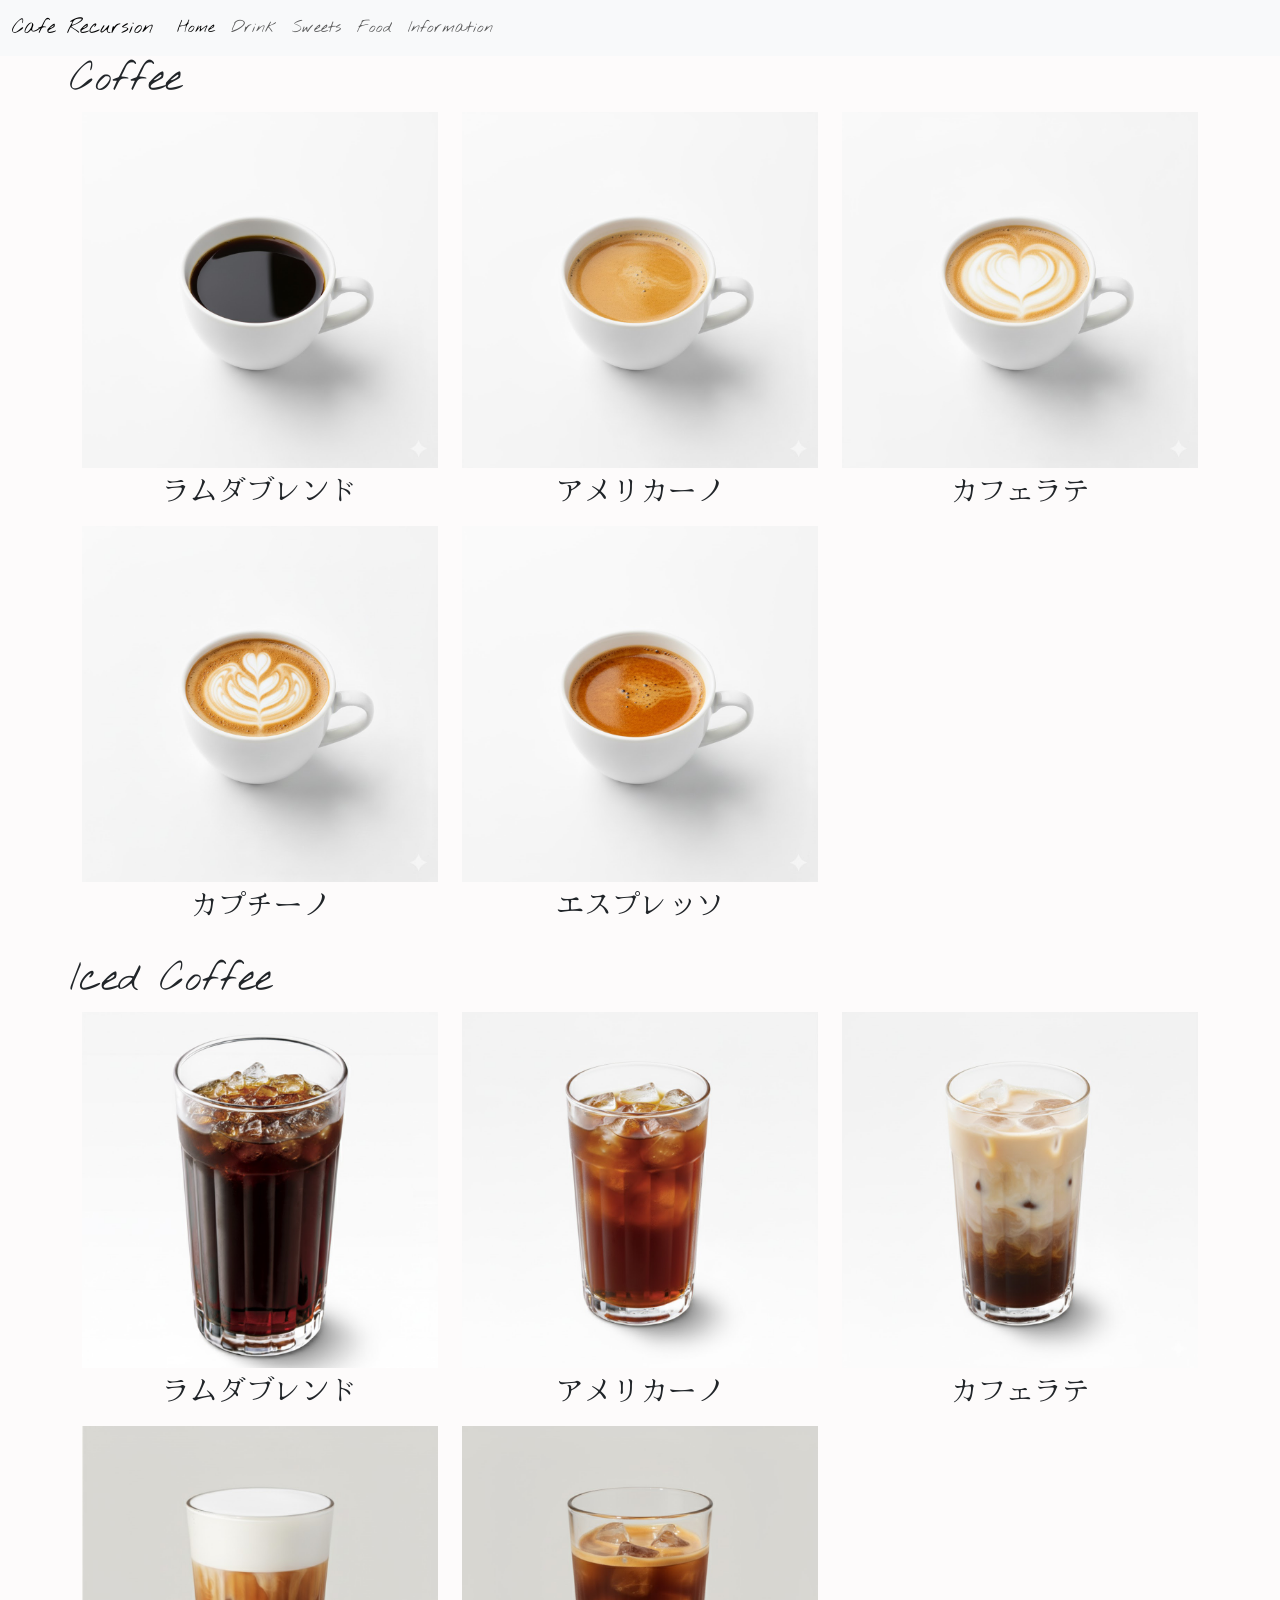
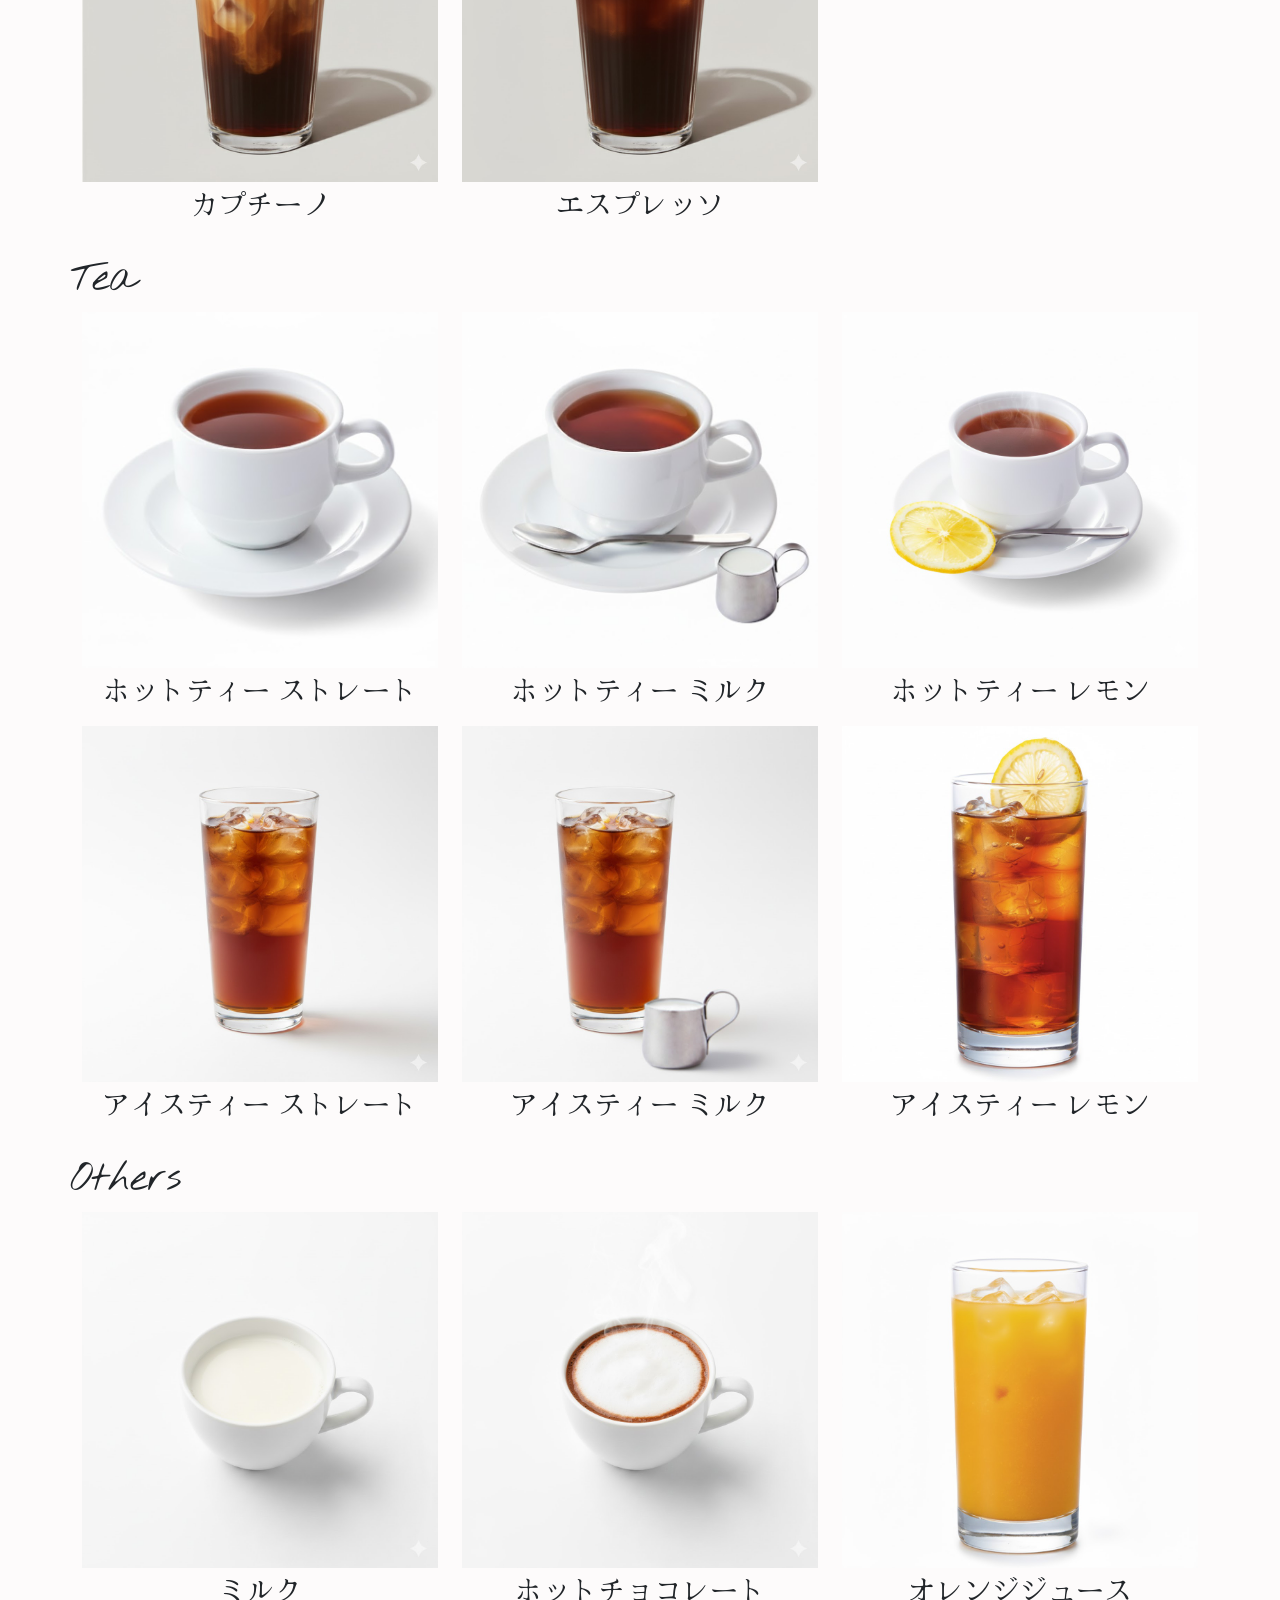
==== drink.html @ eb4075df "Create a page for drink and add images for it" ====
<!DOCTYPE html>
<html lang="ja">
<head>
    <meta charset="UTF-8">
    <meta http-equiv="X-UA-Compatible" content="IE=edge">
    <meta name="viewport" content="width=device-width, initial-scale=1.0">
    <meta name="description" content="Caffe Recursionのドリンクページです。">
    <!-- Destyle CSS -->
    <link rel="stylesheet" href="styles/destyle.css">
    <!-- Bootstrap CSS -->
    <link href="https://cdn.jsdelivr.net/npm/bootstrap@5.0.2/dist/css/bootstrap.min.css" rel="stylesheet" integrity="sha384-EVSTQN3/azprG1Anm3QDgpJLIm9Nao0Yz1ztcQTwFspd3yD65VohhpuuCOmLASjC" crossorigin="anonymous">
    <link rel="stylesheet" href="styles/style.css">
    <!--Google Fonts-->
    <link rel="preconnect" href="https://fonts.googleapis.com">
    <link rel="preconnect" href="https://fonts.gstatic.com" crossorigin="">
    <link href="https://fonts.googleapis.com/css2?family=Nothing+You+Could+Do&amp;display=swap" rel="stylesheet">
    <link rel="preconnect" href="https://fonts.googleapis.com">
    <link rel="preconnect" href="https://fonts.gstatic.com" crossorigin>
    <link href="https://fonts.googleapis.com/css2?family=Hina+Mincho&display=swap" rel="stylesheet">
    <!-- Title -->
    <title>Drink | Cafe Recursion</title>
    <!-- メニュー名のフォント用 -->
    <style>
        .hina-mincho-regular {
            font-family: "Hina Mincho", serif;
            font-weight: 400;
            font-style: normal;
        }
    </style>
</head>
<body>
    <div id="drink-page" class="vh-100 d-flex justify-content-start align-items-center flex-column">
        <!-- ナビゲーション -->
        <nav class="navbar navbar-expand-lg navbar-light bg-light col-12">
            <div class="container-fluid">
                <a class="navbar-brand nothing-you-could-do" href="index.html">Cafe Recursion</a>
                <button class="navbar-toggler" type="button" data-bs-toggle="collapse" data-bs-target="#navbarSupportedContent" aria-controls="navbarSupportedContent" aria-expanded="false" aria-label="Toggle navigation">
                    <span class="navbar-toggler-icon"></span>
                </button>
                <div class="collapse navbar-collapse nothing-you-could-do" id="navbarSupportedContent">
                    <ul class="navbar-nav me-auto mb-2 mb-lg-0">
                    <li class="nav-item">
                        <a class="nav-link active" aria-current="page" href="index.html">Home</a>
                    </li>
                    <li class="nav-item">
                        <a class="nav-link" href="drink.html">Drink</a>
                    </li>
                    <li class="nav-item">
                        <a class="nav-link" href="#">Sweets</a>
                    </li>
                    <li class="nav-item">
                        <a class="nav-link" href="#">Food</a>
                    </li>
                    <li class="nav-item">
                        <a class="nav-link" href="#">Information</a>
                    </li>
                    </ul>
                </div>
            </div>
        </nav>
        <!-- ドリンク用コンテナ -->
        <div>
            <!-- ホットコーヒー -->
            <div>
                <h3 class="nothing-you-could-do fs-1">Coffee</h3>
                <div class="container">
                    <div class="row">
                        <div class="col-12 col-md-6 col-lg-4">
                            <div>
                                <div>
                                    <img src="drink_images/brend_hot.jpg" alt="ラムダブレンド" class="img-fluid">
                                </div>
                                <p class="text-center fs-3 hina-mincho-regular">ラムダブレンド</p>
                            </div>
                        </div>
                        <div class="col-12 col-md-6 col-lg-4">
                            <div>
                                <div>
                                    <img src="drink_images/americano_hot.jpg" alt="アメリカーノ" class="img-fluid">
                                </div>
                                <p class="text-center fs-3 hina-mincho-regular">アメリカーノ</p>
                            </div>
                        </div>
                        <div class="col-12 col-md-6 col-lg-4">
                            <div>
                                <div>
                                    <img src="drink_images/latte_hot.jpg" alt="カフェラテ" class="img-fluid">
                                </div>
                                <p class="text-center fs-3 hina-mincho-regular">カフェラテ</p>
                            </div>
                        </div>
                        <div class="col-12 col-md-6 col-lg-4">
                            <div>
                                <div>
                                    <img src="drink_images/cappuccino_hot.jpg" alt="カプチーノ" class="img-fluid">
                                </div>
                                <p class="text-center fs-3 hina-mincho-regular">カプチーノ</p>
                            </div>
                        </div>
                        <div class="col-12 col-md-6 col-lg-4">
                            <div>
                                <div>
                                    <img src="drink_images/espresso.jpg" alt="エスプレッソ" class="img-fluid">
                                </div>
                                <p class="text-center fs-3 hina-mincho-regular">エスプレッソ</p>
                            </div>
                        </div>
                    </div>
                </div>
            </div>
            <!-- アイスコーヒー -->
            <div class="mt-3">
                <h3 class="nothing-you-could-do fs-1">Iced Coffee</h3>
                <div class="container">
                    <div class="row">
                        <div class="col-12 col-md-6 col-lg-4">
                            <div>
                                <div>
                                    <img src="drink_images/brend_cold.jpg" alt="ラムダブレンド" class="img-fluid">
                                </div>
                                <p class="text-center fs-3 hina-mincho-regular">ラムダブレンド</p>
                            </div>
                        </div>
                        <div class="col-12 col-md-6 col-lg-4">
                            <div>
                                <div>
                                    <img src="drink_images/americano_cold.jpg" alt="アメリカーノ" class="img-fluid">
                                </div>
                                <p class="text-center fs-3 hina-mincho-regular">アメリカーノ</p>
                            </div>
                        </div>
                        <div class="col-12 col-md-6 col-lg-4">
                            <div>
                                <div>
                                    <img src="drink_images/latte_cold.jpg" alt="カフェラテ" class="img-fluid">
                                </div>
                                <p class="text-center fs-3 hina-mincho-regular">カフェラテ</p>
                            </div>
                        </div>
                        <div class="col-12 col-md-6 col-lg-4">
                            <div>
                                <div>
                                    <img src="drink_images/cappuccino_cold.jpg" alt="カプチーノ" class="img-fluid">
                                </div>
                                <p class="text-center fs-3 hina-mincho-regular">カプチーノ</p>
                            </div>
                        </div>
                        <div class="col-12 col-md-6 col-lg-4">
                            <div>
                                <div>
                                    <img src="drink_images/espresso_cold.jpg" alt="エスプレッソ" class="img-fluid">
                                </div>
                                <p class="text-center fs-3 hina-mincho-regular">エスプレッソ</p>
                            </div>
                        </div>
                    </div>
                </div>
            </div>
            <!-- 紅茶 -->
            <div class="mt-3">
                <h3 class="nothing-you-could-do fs-1">Tea</h3>
                <div class="container">
                    <div class="row">
                        <div class="col-12 col-md-6 col-lg-4">
                            <div>
                                <div>
                                    <img src="drink_images/tea_hot.jpg" alt="ホットティー ストレート" class="img-fluid">
                                </div>
                                <p class="text-center fs-3 hina-mincho-regular">ホットティー ストレート</p>
                            </div>
                        </div>
                        <div class="col-12 col-md-6 col-lg-4">
                            <div>
                                <div>
                                    <img src="drink_images/milk_tea_hot.jpg" alt="ホットティー ミルク" class="img-fluid">
                                </div>
                                <p class="text-center fs-3 hina-mincho-regular">ホットティー ミルク</p>
                            </div>
                        </div>
                        <div class="col-12 col-md-6 col-lg-4">
                            <div>
                                <div>
                                    <img src="drink_images/lemon_tea_hot.jpg" alt="ホットティー レモン" class="img-fluid">
                                </div>
                                <p class="text-center fs-3 hina-mincho-regular">ホットティー レモン</p>
                            </div>
                        </div>
                        <div class="col-12 col-md-6 col-lg-4">
                            <div>
                                <div>
                                    <img src="drink_images/tea_cold.jpg" alt="アイスティー ストレート" class="img-fluid">
                                </div>
                                <p class="text-center fs-3 hina-mincho-regular">アイスティー ストレート</p>
                            </div>
                        </div>
                        <div class="col-12 col-md-6 col-lg-4">
                            <div>
                                <div>
                                    <img src="drink_images/milk_tea_cold.jpg" alt="アイスティー ミルク" class="img-fluid">
                                </div>
                                <p class="text-center fs-3 hina-mincho-regular">アイスティー ミルク</p>
                            </div>
                        </div>
                        <div class="col-12 col-md-6 col-lg-4">
                            <div>
                                <div>
                                    <img src="drink_images/lemon_team_cold.jpg" alt="アイスティー レモン" class="img-fluid">
                                </div>
                                <p class="text-center fs-3 hina-mincho-regular">アイスティー レモン</p>
                            </div>
                        </div>
                    </div>
                </div>
            </div>
            <!-- その他 -->
            <div class="mt-3">
                <h3 class="nothing-you-could-do fs-1">Others</h3>
                <div class="container">
                    <div class="row">
                        <div class="col-12 col-md-6 col-lg-4">
                            <div>
                                <div>
                                    <img src="drink_images/milk.jpg" alt="ミルク" class="img-fluid">
                                </div>
                                <p class="text-center fs-3 hina-mincho-regular">ミルク</p>
                            </div>
                        </div>
                        <div class="col-12 col-md-6 col-lg-4">
                            <div>
                                <div>
                                    <img src="drink_images/hot_chocolate.jpg" alt="ホットチョコレート" class="img-fluid">
                                </div>
                                <p class="text-center fs-3 hina-mincho-regular">ホットチョコレート</p>
                            </div>
                        </div>
                        <div class="col-12 col-md-6 col-lg-4">
                            <div>
                                <div>
                                    <img src="drink_images/orange_juice.jpg" alt="オレンジジュース" class="img-fluid">
                                </div>
                                <p class="text-center fs-3 hina-mincho-regular">オレンジジュース</p>
                            </div>
                        </div>
                    </div>
                </div>
            </div>
        </div>
    </div>
</body>
</html>
---- styles/destyle.css ----
/*! destyle.css v3.0.0 | MIT License | https://github.com/nicolas-cusan/destyle.css */

/* Reset box-model and set borders */
/* ============================================ */

*,
::before,
::after {
  box-sizing: border-box;
  border-style: solid;
  border-width: 0;
}

/* Document */
/* ============================================ */

/**
 * 1. Correct the line height in all browsers.
 * 2. Prevent adjustments of font size after orientation changes in iOS.
 * 3. Remove gray overlay on links for iOS.
 */

html {
  line-height: 1.15; /* 1 */
  -webkit-text-size-adjust: 100%; /* 2 */
  -webkit-tap-highlight-color: transparent; /* 3*/
}

/* Sections */
/* ============================================ */

/**
 * Remove the margin in all browsers.
 */

body {
  margin: 0;
}

/**
 * Render the `main` element consistently in IE.
 */

main {
  display: block;
}

/* Vertical rhythm */
/* ============================================ */

p,
table,
blockquote,
address,
pre,
iframe,
form,
figure,
dl {
  margin: 0;
}

/* Headings */
/* ============================================ */

h1,
h2,
h3,
h4,
h5,
h6 {
  font-size: inherit;
  font-weight: inherit;
  margin: 0;
}

/* Lists (enumeration) */
/* ============================================ */

ul,
ol {
  margin: 0;
  padding: 0;
  list-style: none;
}

/* Lists (definition) */
/* ============================================ */

dt {
  font-weight: bold;
}

dd {
  margin-left: 0;
}

/* Grouping content */
/* ============================================ */

/**
 * 1. Add the correct box sizing in Firefox.
 * 2. Show the overflow in Edge and IE.
 */

hr {
  box-sizing: content-box; /* 1 */
  height: 0; /* 1 */
  overflow: visible; /* 2 */
  border-top-width: 1px;
  margin: 0;
  clear: both;
  color: inherit;
}

/**
 * 1. Correct the inheritance and scaling of font size in all browsers.
 * 2. Correct the odd `em` font sizing in all browsers.
 */

pre {
  font-family: monospace, monospace; /* 1 */
  font-size: inherit; /* 2 */
}

address {
  font-style: inherit;
}

/* Text-level semantics */
/* ============================================ */

/**
 * Remove the gray background on active links in IE 10.
 */

a {
  background-color: transparent;
  text-decoration: none;
  color: inherit;
}

/**
 * 1. Remove the bottom border in Chrome 57-
 * 2. Add the correct text decoration in Chrome, Edge, IE, Opera, and Safari.
 */

abbr[title] {
  text-decoration: underline dotted; /* 2 */
}

/**
 * Add the correct font weight in Chrome, Edge, and Safari.
 */

b,
strong {
  font-weight: bolder;
}

/**
 * 1. Correct the inheritance and scaling of font size in all browsers.
 * 2. Correct the odd `em` font sizing in all browsers.
 */

code,
kbd,
samp {
  font-family: monospace, monospace; /* 1 */
  font-size: inherit; /* 2 */
}

/**
 * Add the correct font size in all browsers.
 */

small {
  font-size: 80%;
}

/**
 * Prevent `sub` and `sup` elements from affecting the line height in
 * all browsers.
 */

sub,
sup {
  font-size: 75%;
  line-height: 0;
  position: relative;
  vertical-align: baseline;
}

sub {
  bottom: -0.25em;
}

sup {
  top: -0.5em;
}

/* Replaced content */
/* ============================================ */

/**
 * Prevent vertical alignment issues.
 */

svg,
img,
embed,
object,
iframe {
  vertical-align: bottom;
}

/* Forms */
/* ============================================ */

/**
 * Reset form fields to make them styleable.
 * 1. Make form elements stylable across systems iOS especially.
 * 2. Inherit text-transform from parent.
 */

button,
input,
optgroup,
select,
textarea {
  -webkit-appearance: none; /* 1 */
  appearance: none;
  vertical-align: middle;
  color: inherit;
  font: inherit;
  background: transparent;
  padding: 0;
  margin: 0;
  border-radius: 0;
  text-align: inherit;
  text-transform: inherit; /* 2 */
}

/**
 * Reset radio and checkbox appearance to preserve their look in iOS.
 */

[type="checkbox"] {
  -webkit-appearance: checkbox;
  appearance: checkbox;
}

[type="radio"] {
  -webkit-appearance: radio;
  appearance: radio;
}

/**
 * Correct cursors for clickable elements.
 */

button,
[type="button"],
[type="reset"],
[type="submit"] {
  cursor: pointer;
}

button:disabled,
[type="button"]:disabled,
[type="reset"]:disabled,
[type="submit"]:disabled {
  cursor: default;
}

/**
 * Improve outlines for Firefox and unify style with input elements & buttons.
 */

:-moz-focusring {
  outline: auto;
}

select:disabled {
  opacity: inherit;
}

/**
 * Remove padding
 */

option {
  padding: 0;
}

/**
 * Reset to invisible
 */

fieldset {
  margin: 0;
  padding: 0;
  min-width: 0;
}

legend {
  padding: 0;
}

/**
 * Add the correct vertical alignment in Chrome, Firefox, and Opera.
 */

progress {
  vertical-align: baseline;
}

/**
 * Remove the default vertical scrollbar in IE 10+.
 */

textarea {
  overflow: auto;
}

/**
 * Correct the cursor style of increment and decrement buttons in Chrome.
 */

[type="number"]::-webkit-inner-spin-button,
[type="number"]::-webkit-outer-spin-button {
  height: auto;
}

/**
 * 1. Correct the outline style in Safari.
 */

[type="search"] {
  outline-offset: -2px; /* 1 */
}

/**
 * Remove the inner padding in Chrome and Safari on macOS.
 */

[type="search"]::-webkit-search-decoration {
  -webkit-appearance: none;
}

/**
 * 1. Correct the inability to style clickable types in iOS and Safari.
 * 2. Fix font inheritance.
 */

::-webkit-file-upload-button {
  -webkit-appearance: button; /* 1 */
  font: inherit; /* 2 */
}

/**
 * Clickable labels
 */

label[for] {
  cursor: pointer;
}

/* Interactive */
/* ============================================ */

/*
 * Add the correct display in Edge, IE 10+, and Firefox.
 */

details {
  display: block;
}

/*
 * Add the correct display in all browsers.
 */

summary {
  display: list-item;
}

/*
 * Remove outline for editable content.
 */

[contenteditable]:focus {
  outline: auto;
}

/* Tables */
/* ============================================ */

/**
1. Correct table border color inheritance in all Chrome and Safari.
*/

table {
  border-color: inherit; /* 1 */
}

caption {
  text-align: left;
}

td,
th {
  vertical-align: top;
  padding: 0;
}

th {
  text-align: left;
  font-weight: bold;
}
---- styles/style.css ----
body {
  background-color: #fdfbfb;
}

/* Slider */

.slider {
  height: 50vh;
  margin: 0 auto;
  overflow: hidden;
  display: flex;
  flex-flow: row nowrap;
  justify-content: flex-start;
  align-items: center;
}

.slider__content {
  min-width: 100%;
  animation: sliderAnime 12s ease-in-out infinite;
}

@keyframes sliderAnime {
  0% {
  }
  10% {
    transform: translateX(0);
  }
  20% {
    transform: translateX(0);
  }
  30% {
    transform: translateX(-100%);
  }
  40% {
    transform: translateX(-100%);
  }
  50% {
    transform: translateX(-200%);
  }
  60% {
    transform: translateX(-200%);
  }
  70% {
    transform: translateX(-300%);
  }
  80% {
    transform: translateX(-300%);
  }
  90% {
    transform: translateX(-400%);
  }
  100% {
    transform: translateX(-400%);
  }
}

.slider__img {
  max-width: 100%;
  min-width: 100%;
}

/* Fonts */
.nothing-you-could-do {
  font-family: 'Nothing You Could Do', cursive;
}

.large-font {
  font-size: 3rem;
}

.middle-font {
  font-size: 1.8rem;
}

.small-font {
  font-size: 0.8rem;
}

.welcom {
  color: rgb(161, 156, 142);
  padding-top: 1.2rem;
  font-size: 3rem;
}

.cafe-recursion {
  color: rgb(161, 156, 142);
  padding-top: 1.2rem;
  font-size: 3rem;
}

/* Card */
.card-style {
  box-shadow: 0 4px 8px 0 rgba(0, 0, 0, 0.2);
  transition: 0.3s;
  margin: 0 8px 8px 8px;
  padding: 10px;
  background-color: #f1f1f1;
}

.card-title {
  text-align: center;
}

.card-body {
  display: flex;
  flex-direction: column;
}

.card-content-wrapper {
  display: flex;
}

.card-content {
  width: 45%;
}

.card-photo {
  height: 180px;
  width: 240px;
}

@media screen and (max-width: 600px) {
  .slider {
    height: 30vh;
  }

  .large-font {
    font-size: 2.4rem;
  }

  .middle-font {
    font-size: 1.6rem;
  }

  .welcom {
    font-size: 2.4rem;
    padding-top: 1rem;
  }

  .cafe-recursion {
    font-size: 2.4rem;
    padding-top: 1rem;
  }
}

@media screen and (max-width: 414px) {
  .slider {
    height: 30vh;
  }

  .large-font {
    font-size: 2.4rem;
  }

  .middle-font {
    font-size: 1.6rem;
  }

  .welcom {
    font-size: 1.6rem;
    padding-top: 1rem;
  }

  .cafe-recursion {
    font-size: 2.8rem;
    padding-top: 0;
  }

  .card-content-wrapper {
    flex-direction: column;
  }

  .card-content {
    width: 100%;
    font-size: 0.8rem;
  }

  .card-style {
    height: auto;
  }
}

@media screen and (max-width: 320px) {
  .slider {
    height: 30vh;
  }

  .large-font {
    font-size: 2rem;
  }

  .middle-font {
    font-size: 1.4rem;
  }

  .welcom {
    font-size: 1.4rem;
    padding-top: 0.7rem;
  }

  .cafe-recursion {
    font-size: 2rem;
    padding-top: 0;
  }

  .card-content-wrapper {
    flex-direction: column;
  }

  .card-content {
    width: 100%;
    font-size: 0.8rem;
  }

  .card-style {
    height: auto;
  }
}
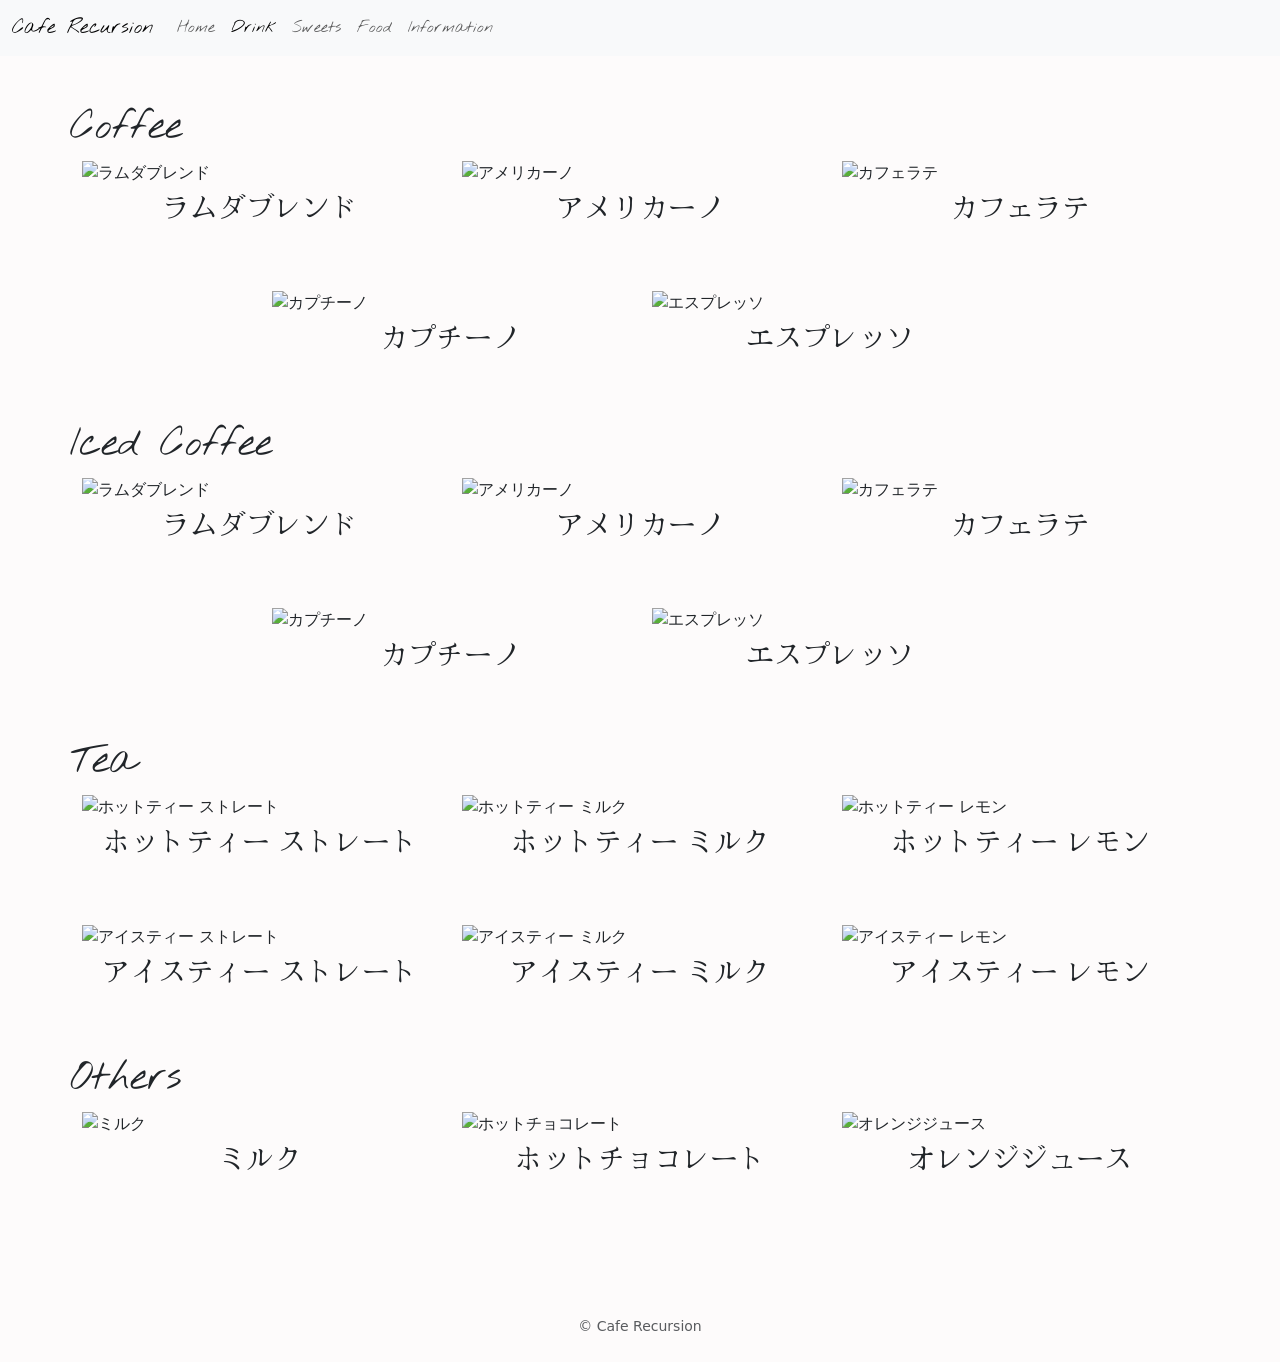
==== commit 83f2a74f: "modification in nav bar, margin, and style" ====
--- a/drink.html
+++ b/drink.html
@@ -29,7 +29,7 @@
     </style>
 </head>
 <body>
-    <div id="drink-page" class="vh-100 d-flex justify-content-start align-items-center flex-column">
+    <div id="drink-page" class="d-flex justify-content-start align-items-center flex-column">
         <!-- ナビゲーション -->
         <nav class="navbar navbar-expand-lg navbar-light bg-light col-12">
             <div class="container-fluid">
@@ -40,32 +40,32 @@
                 <div class="collapse navbar-collapse nothing-you-could-do" id="navbarSupportedContent">
                     <ul class="navbar-nav me-auto mb-2 mb-lg-0">
                     <li class="nav-item">
-                        <a class="nav-link active" aria-current="page" href="index.html">Home</a>
-                    </li>
-                    <li class="nav-item">
-                        <a class="nav-link" href="drink.html">Drink</a>
-                    </li>
-                    <li class="nav-item">
-                        <a class="nav-link" href="#">Sweets</a>
-                    </li>
-                    <li class="nav-item">
-                        <a class="nav-link" href="#">Food</a>
-                    </li>
-                    <li class="nav-item">
-                        <a class="nav-link" href="#">Information</a>
+                        <a class="nav-link" href="index.html">Home</a>
+                    </li>
+                    <li class="nav-item">
+                        <a class="nav-link active" aria-current="page" href="drink.html">Drink</a>
+                    </li>
+                    <li class="nav-item">
+                        <a class="nav-link" href="sweets.html">Sweets</a>
+                    </li>
+                    <li class="nav-item">
+                        <a class="nav-link" href="food.html">Food</a>
+                    </li>
+                    <li class="nav-item">
+                        <a class="nav-link" href="sweets.html">Information</a>
                     </li>
                     </ul>
                 </div>
             </div>
         </nav>
         <!-- ドリンク用コンテナ -->
-        <div>
+        <div class="py-5">
             <!-- ホットコーヒー -->
             <div>
-                <h3 class="nothing-you-could-do fs-1">Coffee</h3>
-                <div class="container">
-                    <div class="row">
-                        <div class="col-12 col-md-6 col-lg-4">
+                <h2 class="nothing-you-could-do fs-1">Coffee</h2>
+                <div class="container">
+                    <div class="row justify-content-center">
+                        <div class="col-12 col-md-6 col-lg-4 mb-5">
                             <div>
                                 <div>
                                     <img src="drink_images/brend_hot.jpg" alt="ラムダブレンド" class="img-fluid">
@@ -73,7 +73,7 @@
                                 <p class="text-center fs-3 hina-mincho-regular">ラムダブレンド</p>
                             </div>
                         </div>
-                        <div class="col-12 col-md-6 col-lg-4">
+                        <div class="col-12 col-md-6 col-lg-4 mb-5">
                             <div>
                                 <div>
                                     <img src="drink_images/americano_hot.jpg" alt="アメリカーノ" class="img-fluid">
@@ -81,7 +81,7 @@
                                 <p class="text-center fs-3 hina-mincho-regular">アメリカーノ</p>
                             </div>
                         </div>
-                        <div class="col-12 col-md-6 col-lg-4">
+                        <div class="col-12 col-md-6 col-lg-4 mb-5">
                             <div>
                                 <div>
                                     <img src="drink_images/latte_hot.jpg" alt="カフェラテ" class="img-fluid">
@@ -89,7 +89,7 @@
                                 <p class="text-center fs-3 hina-mincho-regular">カフェラテ</p>
                             </div>
                         </div>
-                        <div class="col-12 col-md-6 col-lg-4">
+                        <div class="col-12 col-md-6 col-lg-4 mb-5">
                             <div>
                                 <div>
                                     <img src="drink_images/cappuccino_hot.jpg" alt="カプチーノ" class="img-fluid">
@@ -97,7 +97,7 @@
                                 <p class="text-center fs-3 hina-mincho-regular">カプチーノ</p>
                             </div>
                         </div>
-                        <div class="col-12 col-md-6 col-lg-4">
+                        <div class="col-12 col-md-6 col-lg-4 mb-5">
                             <div>
                                 <div>
                                     <img src="drink_images/espresso.jpg" alt="エスプレッソ" class="img-fluid">
@@ -109,11 +109,11 @@
                 </div>
             </div>
             <!-- アイスコーヒー -->
-            <div class="mt-3">
-                <h3 class="nothing-you-could-do fs-1">Iced Coffee</h3>
-                <div class="container">
-                    <div class="row">
-                        <div class="col-12 col-md-6 col-lg-4">
+            <div>
+                <h2 class="nothing-you-could-do fs-1">Iced Coffee</h2>
+                <div class="container">
+                    <div class="row justify-content-center">
+                        <div class="col-12 col-md-6 col-lg-4 mb-5">
                             <div>
                                 <div>
                                     <img src="drink_images/brend_cold.jpg" alt="ラムダブレンド" class="img-fluid">
@@ -121,7 +121,7 @@
                                 <p class="text-center fs-3 hina-mincho-regular">ラムダブレンド</p>
                             </div>
                         </div>
-                        <div class="col-12 col-md-6 col-lg-4">
+                        <div class="col-12 col-md-6 col-lg-4 mb-5">
                             <div>
                                 <div>
                                     <img src="drink_images/americano_cold.jpg" alt="アメリカーノ" class="img-fluid">
@@ -129,7 +129,7 @@
                                 <p class="text-center fs-3 hina-mincho-regular">アメリカーノ</p>
                             </div>
                         </div>
-                        <div class="col-12 col-md-6 col-lg-4">
+                        <div class="col-12 col-md-6 col-lg-4 mb-5">
                             <div>
                                 <div>
                                     <img src="drink_images/latte_cold.jpg" alt="カフェラテ" class="img-fluid">
@@ -137,7 +137,7 @@
                                 <p class="text-center fs-3 hina-mincho-regular">カフェラテ</p>
                             </div>
                         </div>
-                        <div class="col-12 col-md-6 col-lg-4">
+                        <div class="col-12 col-md-6 col-lg-4 mb-5">
                             <div>
                                 <div>
                                     <img src="drink_images/cappuccino_cold.jpg" alt="カプチーノ" class="img-fluid">
@@ -145,7 +145,7 @@
                                 <p class="text-center fs-3 hina-mincho-regular">カプチーノ</p>
                             </div>
                         </div>
-                        <div class="col-12 col-md-6 col-lg-4">
+                        <div class="col-12 col-md-6 col-lg-4 mb-5">
                             <div>
                                 <div>
                                     <img src="drink_images/espresso_cold.jpg" alt="エスプレッソ" class="img-fluid">
@@ -157,11 +157,11 @@
                 </div>
             </div>
             <!-- 紅茶 -->
-            <div class="mt-3">
-                <h3 class="nothing-you-could-do fs-1">Tea</h3>
-                <div class="container">
-                    <div class="row">
-                        <div class="col-12 col-md-6 col-lg-4">
+            <div>
+                <h2 class="nothing-you-could-do fs-1">Tea</h2>
+                <div class="container">
+                    <div class="row justify-content-center">
+                        <div class="col-12 col-md-6 col-lg-4 mb-5">
                             <div>
                                 <div>
                                     <img src="drink_images/tea_hot.jpg" alt="ホットティー ストレート" class="img-fluid">
@@ -169,7 +169,7 @@
                                 <p class="text-center fs-3 hina-mincho-regular">ホットティー ストレート</p>
                             </div>
                         </div>
-                        <div class="col-12 col-md-6 col-lg-4">
+                        <div class="col-12 col-md-6 col-lg-4 mb-5">
                             <div>
                                 <div>
                                     <img src="drink_images/milk_tea_hot.jpg" alt="ホットティー ミルク" class="img-fluid">
@@ -177,7 +177,7 @@
                                 <p class="text-center fs-3 hina-mincho-regular">ホットティー ミルク</p>
                             </div>
                         </div>
-                        <div class="col-12 col-md-6 col-lg-4">
+                        <div class="col-12 col-md-6 col-lg-4 mb-5">
                             <div>
                                 <div>
                                     <img src="drink_images/lemon_tea_hot.jpg" alt="ホットティー レモン" class="img-fluid">
@@ -185,7 +185,7 @@
                                 <p class="text-center fs-3 hina-mincho-regular">ホットティー レモン</p>
                             </div>
                         </div>
-                        <div class="col-12 col-md-6 col-lg-4">
+                        <div class="col-12 col-md-6 col-lg-4 mb-5">
                             <div>
                                 <div>
                                     <img src="drink_images/tea_cold.jpg" alt="アイスティー ストレート" class="img-fluid">
@@ -193,7 +193,7 @@
                                 <p class="text-center fs-3 hina-mincho-regular">アイスティー ストレート</p>
                             </div>
                         </div>
-                        <div class="col-12 col-md-6 col-lg-4">
+                        <div class="col-12 col-md-6 col-lg-4 mb-5">
                             <div>
                                 <div>
                                     <img src="drink_images/milk_tea_cold.jpg" alt="アイスティー ミルク" class="img-fluid">
@@ -201,7 +201,7 @@
                                 <p class="text-center fs-3 hina-mincho-regular">アイスティー ミルク</p>
                             </div>
                         </div>
-                        <div class="col-12 col-md-6 col-lg-4">
+                        <div class="col-12 col-md-6 col-lg-4 mb-5">
                             <div>
                                 <div>
                                     <img src="drink_images/lemon_team_cold.jpg" alt="アイスティー レモン" class="img-fluid">
@@ -213,11 +213,11 @@
                 </div>
             </div>
             <!-- その他 -->
-            <div class="mt-3">
-                <h3 class="nothing-you-could-do fs-1">Others</h3>
-                <div class="container">
-                    <div class="row">
-                        <div class="col-12 col-md-6 col-lg-4">
+            <div>
+                <h2 class="nothing-you-could-do fs-1">Others</h2>
+                <div class="container">
+                    <div class="row justify-content-center">
+                        <div class="col-12 col-md-6 col-lg-4 mb-5">
                             <div>
                                 <div>
                                     <img src="drink_images/milk.jpg" alt="ミルク" class="img-fluid">
@@ -225,7 +225,7 @@
                                 <p class="text-center fs-3 hina-mincho-regular">ミルク</p>
                             </div>
                         </div>
-                        <div class="col-12 col-md-6 col-lg-4">
+                        <div class="col-12 col-md-6 col-lg-4 mb-5">
                             <div>
                                 <div>
                                     <img src="drink_images/hot_chocolate.jpg" alt="ホットチョコレート" class="img-fluid">
@@ -233,7 +233,7 @@
                                 <p class="text-center fs-3 hina-mincho-regular">ホットチョコレート</p>
                             </div>
                         </div>
-                        <div class="col-12 col-md-6 col-lg-4">
+                        <div class="col-12 col-md-6 col-lg-4 mb-5">
                             <div>
                                 <div>
                                     <img src="drink_images/orange_juice.jpg" alt="オレンジジュース" class="img-fluid">
@@ -246,5 +246,13 @@
             </div>
         </div>
     </div>
+
+    <!--Fotter-->
+    <footer class="py-4 text-center text-muted">
+        <small>&copy; Cafe Recursion</small>
+    </footer>
+
+    <!-- Bootstrap JS -->
+    <script src="https://cdn.jsdelivr.net/npm/bootstrap@5.0.2/dist/js/bootstrap.bundle.min.js"></script>
 </body>
 </html>
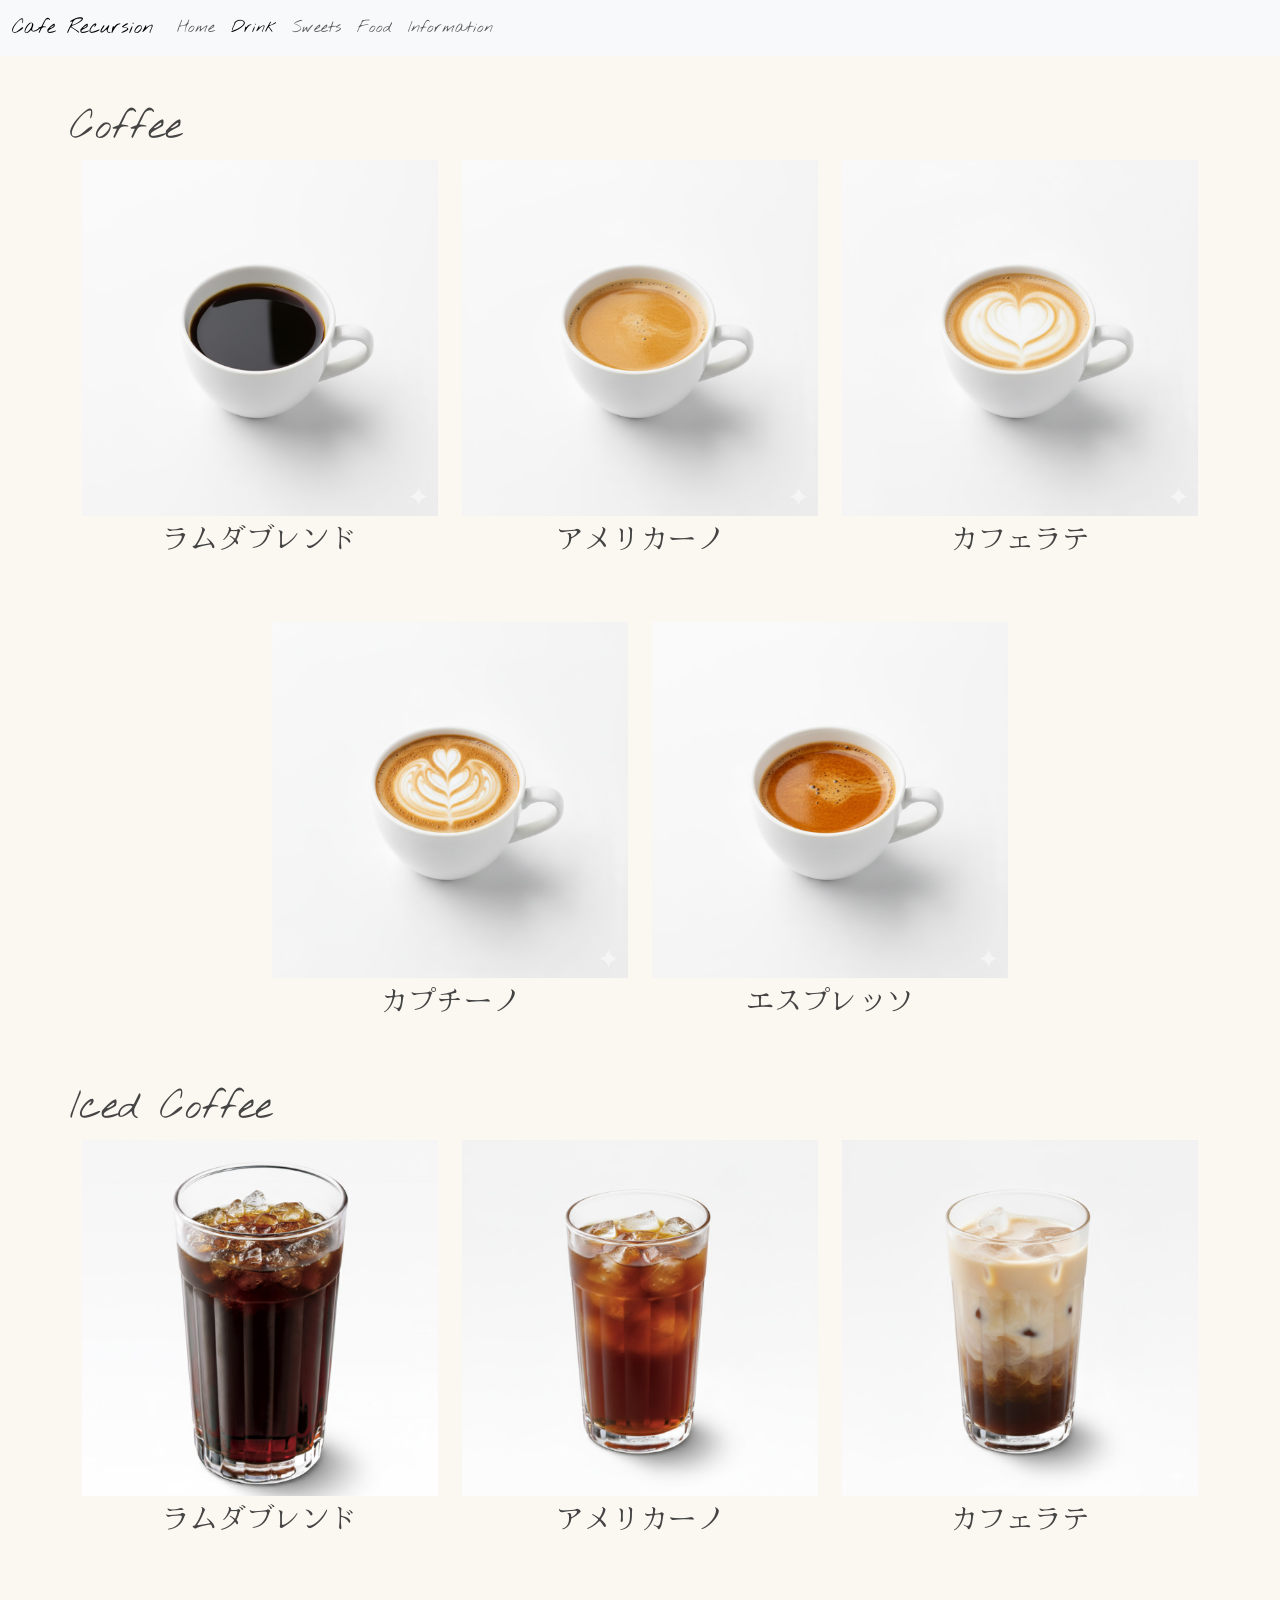
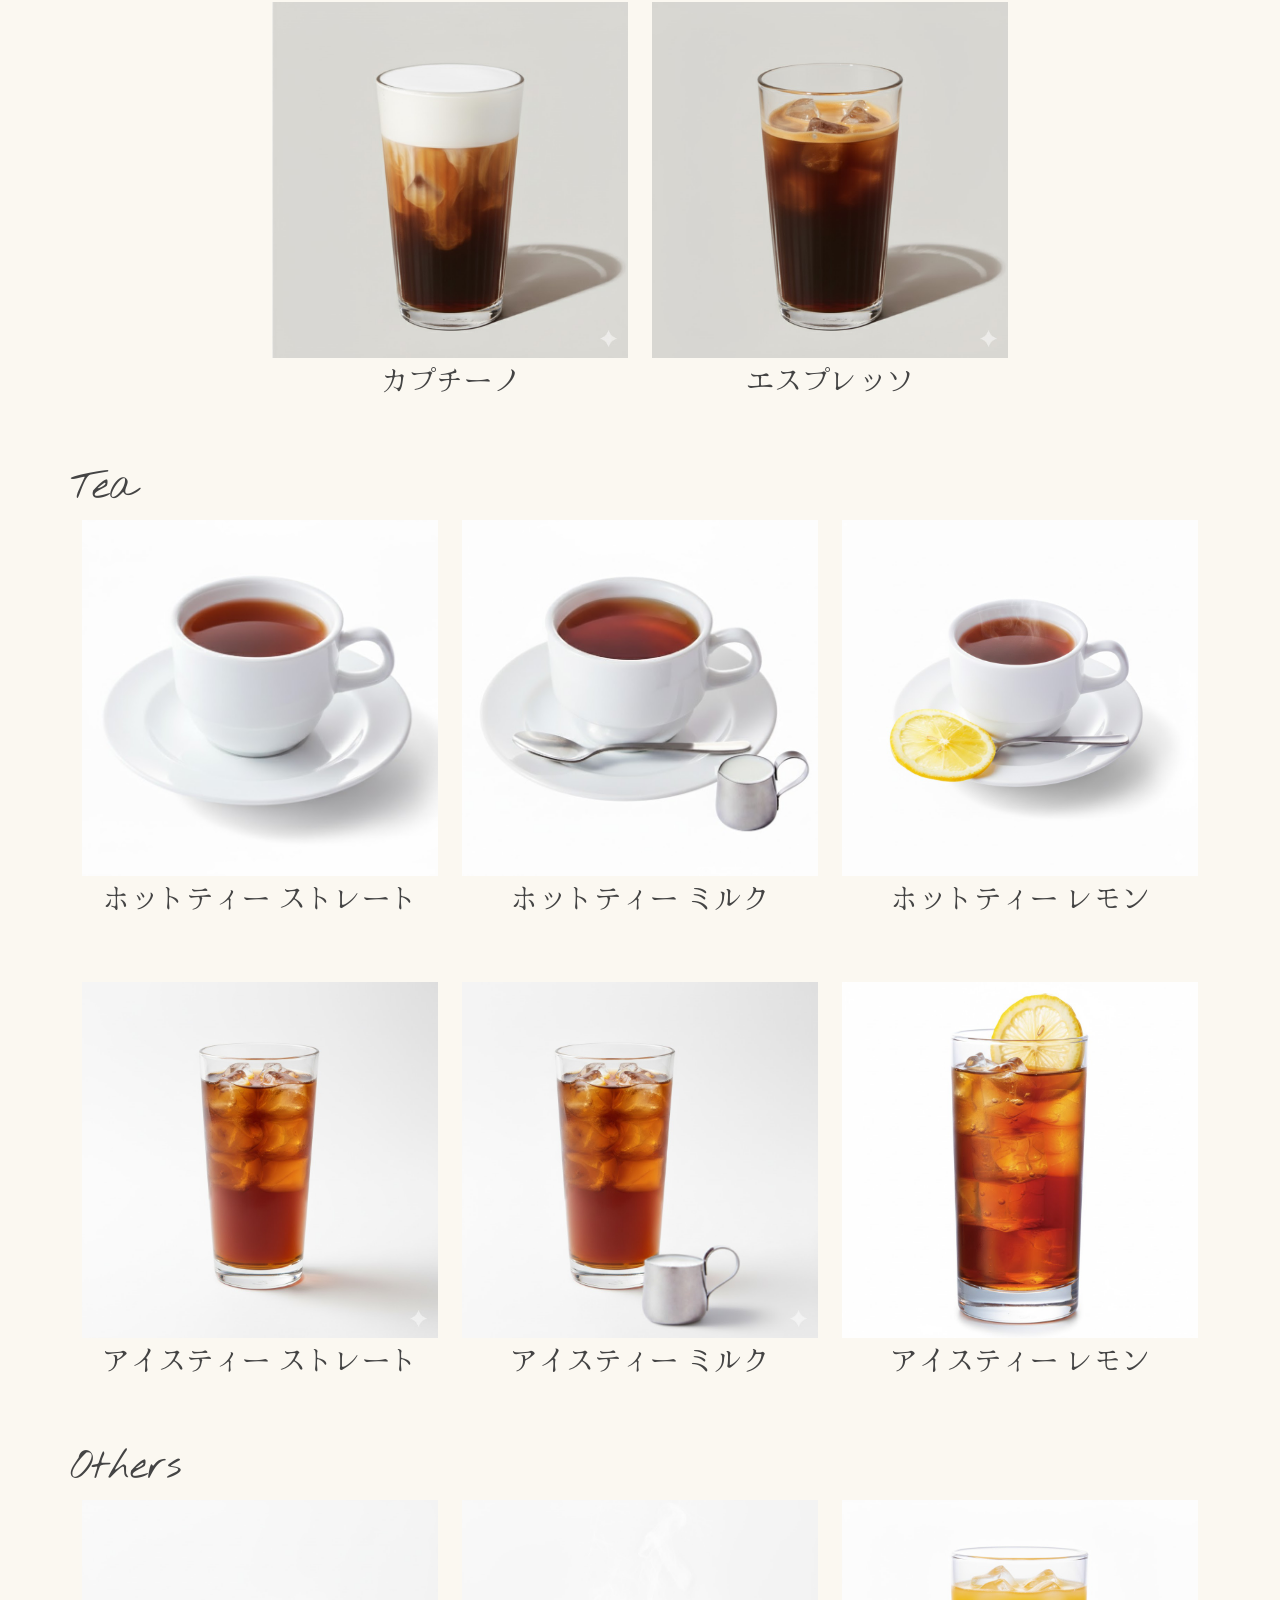
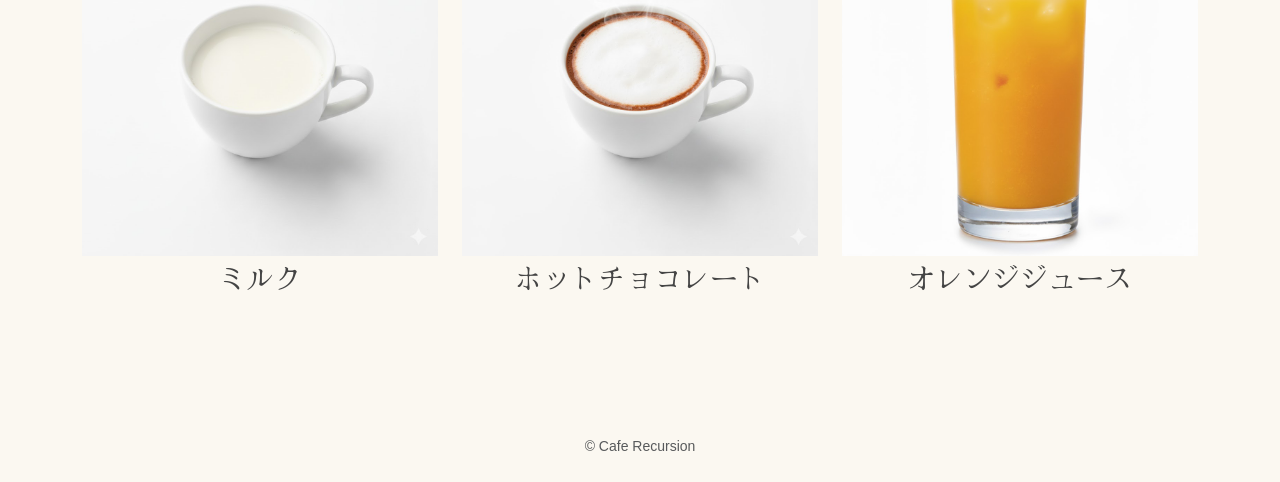
==== commit de5ce731: "imagesフォルダの作成と整理" ====
--- a/drink.html
+++ b/drink.html
@@ -68,7 +68,7 @@
                         <div class="col-12 col-md-6 col-lg-4 mb-5">
                             <div>
                                 <div>
-                                    <img src="drink_images/brend_hot.jpg" alt="ラムダブレンド" class="img-fluid">
+                                    <img src="images/drink_images/brend_hot.jpg" alt="ラムダブレンド" class="img-fluid">
                                 </div>
                                 <p class="text-center fs-3 hina-mincho-regular">ラムダブレンド</p>
                             </div>
@@ -76,7 +76,7 @@
                         <div class="col-12 col-md-6 col-lg-4 mb-5">
                             <div>
                                 <div>
-                                    <img src="drink_images/americano_hot.jpg" alt="アメリカーノ" class="img-fluid">
+                                    <img src="images/drink_images/americano_hot.jpg" alt="アメリカーノ" class="img-fluid">
                                 </div>
                                 <p class="text-center fs-3 hina-mincho-regular">アメリカーノ</p>
                             </div>
@@ -84,7 +84,7 @@
                         <div class="col-12 col-md-6 col-lg-4 mb-5">
                             <div>
                                 <div>
-                                    <img src="drink_images/latte_hot.jpg" alt="カフェラテ" class="img-fluid">
+                                    <img src="images/drink_images/latte_hot.jpg" alt="カフェラテ" class="img-fluid">
                                 </div>
                                 <p class="text-center fs-3 hina-mincho-regular">カフェラテ</p>
                             </div>
@@ -92,7 +92,7 @@
                         <div class="col-12 col-md-6 col-lg-4 mb-5">
                             <div>
                                 <div>
-                                    <img src="drink_images/cappuccino_hot.jpg" alt="カプチーノ" class="img-fluid">
+                                    <img src="images/drink_images/cappuccino_hot.jpg" alt="カプチーノ" class="img-fluid">
                                 </div>
                                 <p class="text-center fs-3 hina-mincho-regular">カプチーノ</p>
                             </div>
@@ -100,7 +100,7 @@
                         <div class="col-12 col-md-6 col-lg-4 mb-5">
                             <div>
                                 <div>
-                                    <img src="drink_images/espresso.jpg" alt="エスプレッソ" class="img-fluid">
+                                    <img src="images/drink_images/espresso.jpg" alt="エスプレッソ" class="img-fluid">
                                 </div>
                                 <p class="text-center fs-3 hina-mincho-regular">エスプレッソ</p>
                             </div>
@@ -116,7 +116,7 @@
                         <div class="col-12 col-md-6 col-lg-4 mb-5">
                             <div>
                                 <div>
-                                    <img src="drink_images/brend_cold.jpg" alt="ラムダブレンド" class="img-fluid">
+                                    <img src="images/drink_images/brend_cold.jpg" alt="ラムダブレンド" class="img-fluid">
                                 </div>
                                 <p class="text-center fs-3 hina-mincho-regular">ラムダブレンド</p>
                             </div>
@@ -124,7 +124,7 @@
                         <div class="col-12 col-md-6 col-lg-4 mb-5">
                             <div>
                                 <div>
-                                    <img src="drink_images/americano_cold.jpg" alt="アメリカーノ" class="img-fluid">
+                                    <img src="images/drink_images/americano_cold.jpg" alt="アメリカーノ" class="img-fluid">
                                 </div>
                                 <p class="text-center fs-3 hina-mincho-regular">アメリカーノ</p>
                             </div>
@@ -132,7 +132,7 @@
                         <div class="col-12 col-md-6 col-lg-4 mb-5">
                             <div>
                                 <div>
-                                    <img src="drink_images/latte_cold.jpg" alt="カフェラテ" class="img-fluid">
+                                    <img src="images/drink_images/latte_cold.jpg" alt="カフェラテ" class="img-fluid">
                                 </div>
                                 <p class="text-center fs-3 hina-mincho-regular">カフェラテ</p>
                             </div>
@@ -140,7 +140,7 @@
                         <div class="col-12 col-md-6 col-lg-4 mb-5">
                             <div>
                                 <div>
-                                    <img src="drink_images/cappuccino_cold.jpg" alt="カプチーノ" class="img-fluid">
+                                    <img src="images/drink_images/cappuccino_cold.jpg" alt="カプチーノ" class="img-fluid">
                                 </div>
                                 <p class="text-center fs-3 hina-mincho-regular">カプチーノ</p>
                             </div>
@@ -148,7 +148,7 @@
                         <div class="col-12 col-md-6 col-lg-4 mb-5">
                             <div>
                                 <div>
-                                    <img src="drink_images/espresso_cold.jpg" alt="エスプレッソ" class="img-fluid">
+                                    <img src="images/drink_images/espresso_cold.jpg" alt="エスプレッソ" class="img-fluid">
                                 </div>
                                 <p class="text-center fs-3 hina-mincho-regular">エスプレッソ</p>
                             </div>
@@ -164,7 +164,7 @@
                         <div class="col-12 col-md-6 col-lg-4 mb-5">
                             <div>
                                 <div>
-                                    <img src="drink_images/tea_hot.jpg" alt="ホットティー ストレート" class="img-fluid">
+                                    <img src="images/drink_images/tea_hot.jpg" alt="ホットティー ストレート" class="img-fluid">
                                 </div>
                                 <p class="text-center fs-3 hina-mincho-regular">ホットティー ストレート</p>
                             </div>
@@ -172,7 +172,7 @@
                         <div class="col-12 col-md-6 col-lg-4 mb-5">
                             <div>
                                 <div>
-                                    <img src="drink_images/milk_tea_hot.jpg" alt="ホットティー ミルク" class="img-fluid">
+                                    <img src="images/drink_images/milk_tea_hot.jpg" alt="ホットティー ミルク" class="img-fluid">
                                 </div>
                                 <p class="text-center fs-3 hina-mincho-regular">ホットティー ミルク</p>
                             </div>
@@ -180,7 +180,7 @@
                         <div class="col-12 col-md-6 col-lg-4 mb-5">
                             <div>
                                 <div>
-                                    <img src="drink_images/lemon_tea_hot.jpg" alt="ホットティー レモン" class="img-fluid">
+                                    <img src="images/drink_images/lemon_tea_hot.jpg" alt="ホットティー レモン" class="img-fluid">
                                 </div>
                                 <p class="text-center fs-3 hina-mincho-regular">ホットティー レモン</p>
                             </div>
@@ -188,7 +188,7 @@
                         <div class="col-12 col-md-6 col-lg-4 mb-5">
                             <div>
                                 <div>
-                                    <img src="drink_images/tea_cold.jpg" alt="アイスティー ストレート" class="img-fluid">
+                                    <img src="images/drink_images/tea_cold.jpg" alt="アイスティー ストレート" class="img-fluid">
                                 </div>
                                 <p class="text-center fs-3 hina-mincho-regular">アイスティー ストレート</p>
                             </div>
@@ -196,7 +196,7 @@
                         <div class="col-12 col-md-6 col-lg-4 mb-5">
                             <div>
                                 <div>
-                                    <img src="drink_images/milk_tea_cold.jpg" alt="アイスティー ミルク" class="img-fluid">
+                                    <img src="images/drink_images/milk_tea_cold.jpg" alt="アイスティー ミルク" class="img-fluid">
                                 </div>
                                 <p class="text-center fs-3 hina-mincho-regular">アイスティー ミルク</p>
                             </div>
@@ -204,7 +204,7 @@
                         <div class="col-12 col-md-6 col-lg-4 mb-5">
                             <div>
                                 <div>
-                                    <img src="drink_images/lemon_team_cold.jpg" alt="アイスティー レモン" class="img-fluid">
+                                    <img src="images/drink_images/lemon_team_cold.jpg" alt="アイスティー レモン" class="img-fluid">
                                 </div>
                                 <p class="text-center fs-3 hina-mincho-regular">アイスティー レモン</p>
                             </div>
@@ -220,7 +220,7 @@
                         <div class="col-12 col-md-6 col-lg-4 mb-5">
                             <div>
                                 <div>
-                                    <img src="drink_images/milk.jpg" alt="ミルク" class="img-fluid">
+                                    <img src="images/drink_images/milk.jpg" alt="ミルク" class="img-fluid">
                                 </div>
                                 <p class="text-center fs-3 hina-mincho-regular">ミルク</p>
                             </div>
@@ -228,7 +228,7 @@
                         <div class="col-12 col-md-6 col-lg-4 mb-5">
                             <div>
                                 <div>
-                                    <img src="drink_images/hot_chocolate.jpg" alt="ホットチョコレート" class="img-fluid">
+                                    <img src="images/drink_images/hot_chocolate.jpg" alt="ホットチョコレート" class="img-fluid">
                                 </div>
                                 <p class="text-center fs-3 hina-mincho-regular">ホットチョコレート</p>
                             </div>
@@ -236,7 +236,7 @@
                         <div class="col-12 col-md-6 col-lg-4 mb-5">
                             <div>
                                 <div>
-                                    <img src="drink_images/orange_juice.jpg" alt="オレンジジュース" class="img-fluid">
+                                    <img src="images/drink_images/orange_juice.jpg" alt="オレンジジュース" class="img-fluid">
                                 </div>
                                 <p class="text-center fs-3 hina-mincho-regular">オレンジジュース</p>
                             </div>
--- a/styles/style.css
+++ b/styles/style.css
@@ -1,8 +1,11 @@
+/* --- 全体のスタイル --- */
 body {
-  background-color: #fdfbfb;
-}
-
-/* Slider */
+  background-color: #FBF8F1;
+  font-family: 'Lato', 'Noto Sans JP', sans-serif;
+  color: #444;
+}
+
+/* --- Slider --- */
 
 .slider {
   height: 50vh;
@@ -12,11 +15,14 @@
   flex-flow: row nowrap;
   justify-content: flex-start;
   align-items: center;
+  border-radius: 10px;
+  box-shadow: 0 4px 10px rgba(0,0,0,0.05);
+  max-width: 90vw;
 }
 
 .slider__content {
   min-width: 100%;
-  animation: sliderAnime 12s ease-in-out infinite;
+  animation: sliderAnime 20s ease-in-out infinite;
 }
 
 @keyframes sliderAnime {
@@ -59,7 +65,7 @@
   min-width: 100%;
 }
 
-/* Fonts */
+/* --- Fonts --- */
 .nothing-you-could-do {
   font-family: 'Nothing You Could Do', cursive;
 }
@@ -76,25 +82,55 @@
   font-size: 0.8rem;
 }
 
+/* --- 見出しスタイル --- */
 .welcom {
-  color: rgb(161, 156, 142);
+  color: #6F4E37;
   padding-top: 1.2rem;
   font-size: 3rem;
+  text-shadow: 1px 1px 3px rgba(0,0,0,0.1);
 }
 
 .cafe-recursion {
-  color: rgb(161, 156, 142);
+  color: #6F4E37;
   padding-top: 1.2rem;
   font-size: 3rem;
-}
-
-/* Card */
+  text-shadow: 1px 1px 3px rgba(0,0,0,0.1);
+}
+
+.section-title {
+  font-size: 2.8rem;
+  color: #6F4E37;
+  margin-bottom: 2.5rem;
+  position: relative;
+  padding-bottom: 0.5rem;
+}
+
+.section-title::after {
+  content: '';
+  position: absolute;
+  left: 50%;
+  bottom: 0;
+  transform: translateX(-50%);
+  width: 80px;
+  height: 3px;
+  background-color: #D4B996;
+  border-radius: 5px;
+}
+
+/* --- Card --- */
 .card-style {
-  box-shadow: 0 4px 8px 0 rgba(0, 0, 0, 0.2);
-  transition: 0.3s;
+  box-shadow: 0 5px 15px rgba(0, 0, 0, 0.08);
+  transition: all 0.3s ease;
   margin: 0 8px 8px 8px;
   padding: 10px;
-  background-color: #f1f1f1;
+  background-color: #ffffff;
+  border-radius: 12px;
+  border: none;
+}
+
+.card-style:hover {
+  transform: translateY(-5px);
+  box-shadow: 0 8px 20px rgba(0, 0, 0, 0.12);
 }
 
 .card-title {
@@ -112,12 +148,86 @@
 
 .card-content {
   width: 45%;
+  line-height: 1.6;
 }
 
 .card-photo {
   height: 180px;
   width: 240px;
-}
+  border-radius: 8px;
+}
+
+/* --- About Us セクションのスタイル --- */
+.about-us-section {
+  padding-top: 5rem;
+  padding-bottom: 5rem;
+  background-color: #F8F5EF;
+  margin-top: 3rem;
+  border-top: 1px solid rgba(0,0,0,0.05);
+  border-bottom: 1px solid rgba(0,0,0,0.05);
+}
+
+.about-us-image {
+  width: 80%;
+  max-width: 350px;
+  height: auto;
+  object-fit: cover;
+  border: 5px solid #D4B996;
+  padding: 5px;
+  animation: fadeIn 1s ease-out forwards;
+}
+
+@keyframes fadeIn {
+  from {
+    opacity: 0;
+    transform: translateY(20px);
+  }
+  to {
+    opacity: 1;
+    transform: translateY(0);
+  }
+}
+
+.about-us-section p {
+  line-height: 1.8;
+  font-size: 1.05rem;
+  color: #555;
+}
+
+/* --- Gallery セクションのスタイル --- */
+.gallery-section {
+  padding-top: 5rem;
+  padding-bottom: 5rem;
+  margin-top: 3rem;
+}
+
+.gallery-item {
+  width: 100%;
+  height: 200px;
+  object-fit: cover;
+  transition: transform 0.3s ease, box-shadow 0.3s ease;
+  cursor: pointer;
+}
+
+.gallery-item:hover {
+  transform: scale(1.05);
+  box-shadow: 0 10px 20px rgba(0,0,0,0.15);
+}
+
+/* --- Media Queries --- */
+
+@media screen and (max-width: 992px) {
+  .section-title {
+    font-size: 2.2rem;
+  }
+  .about-us-image {
+    width: 60%;
+  }
+  .about-us-section p {
+    text-align: center;
+  }
+}
+
 
 @media screen and (max-width: 600px) {
   .slider {
@@ -141,6 +251,23 @@
     font-size: 2.4rem;
     padding-top: 1rem;
   }
+
+  .section-title {
+    font-size: 2rem;
+  }
+
+  .about-us-image {
+    width: 80%;
+    max-width: 300px;
+  }
+
+  .about-us-section p {
+    font-size: 0.95rem;
+  }
+
+  .gallery-item {
+    height: 150px;
+  }
 }
 
 @media screen and (max-width: 414px) {
@@ -178,6 +305,22 @@
   .card-style {
     height: auto;
   }
+
+  .section-title {
+    font-size: 1.8rem;
+  }
+
+  .about-us-image {
+    width: 100%;
+  }
+
+  .about-us-section p {
+    font-size: 0.9rem;
+  }
+
+  .gallery-item {
+    height: 120px;
+  }
 }
 
 @media screen and (max-width: 320px) {
@@ -215,4 +358,16 @@
   .card-style {
     height: auto;
   }
-}
+
+  .section-title {
+    font-size: 1.6rem;
+  }
+
+  .about-us-section p {
+    font-size: 0.85rem;
+  }
+
+  .gallery-item {
+    height: 100px;
+  }
+}
